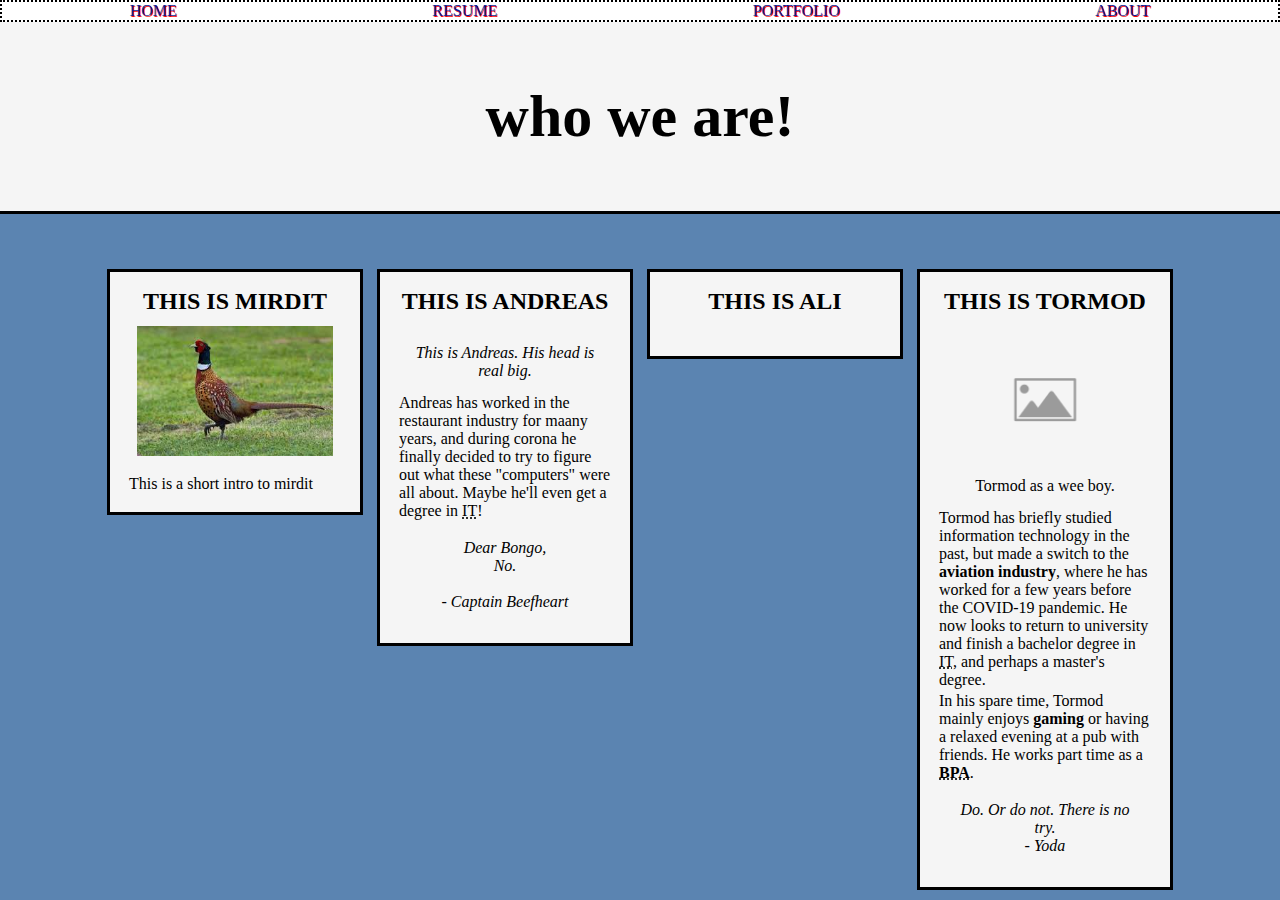
==== index.html @ d3a9967b "andreasCommit3" ====
<!DOCTYPE html>
<html lang="en">
<head>
    <meta charset="UTF-8">
    <meta http-equiv="X-UA-Compatible" content="IE=edge">
    <meta name="viewport" content="width=device-width, initial-scale=1.0">

    <link rel="stylesheet" href="style.css">
    <title>&lt;DOCTYPE Oblig&gt;</title>
</head>
<body>
    <nav>
        <div class="nav">
            <a href="index.html">HOME</a>
            <a href="resume.html">RESUME</a>
            <a href="portfolio.html">PORTFOLIO</a>
            <a href="about.html">ABOUT</a>
        </div>
    </nav>


    <main>
        <div class="main-heading">
            <h1>who we are! </h1>
        </div>
        <div class="person-container ekstra-margin">
            <div class="person">
                <article>
                    <h2>THIS IS MIRDIT</h2>
                    <figure>
                        <img class="personalImage" src="img/fasan2.jpg" alt="">

                    </figure>
                    <p>This is a short intro to mirdit</p>
                </article>
            </div>


            <div class="person">
                <article>
                    <h2>THIS IS ANDREAS</h2>
                    <figure>
                        <img class="personalImage" src="img/Andreas1.jpg" alt="">
                        <figcaption>
                            <i>This is Andreas. His head is real big.</i>
                        </figcaption>
                    </figure>
                    <p>
                        Andreas has worked in the restaurant industry for maany years, and during corona he finally decided to try to figure out what these "computers" were all about.
                        Maybe he'll even get a degree in <abbr title="Information Technology">IT</abbr>!
                    </p>

                    <blockquote cite="https://forums.stevehoffman.tv/threads/captain-beefheart-and-u2.1000451/">Dear Bongo, <br> No.
                        <br>
                        <br> - Captain Beefheart</blockquote>
                </article>
            </div>


            <div class="person">
                <article>
                    <h2>THIS IS ALI</h2>
                    <figure>

                    </figure>
                    <p>

                    </p>
                </article>
            </div>


            <div class="person">
                <article>
                    <h2>THIS IS TORMOD</h2>
                    <figure>
                        <img class="personalImage" src="img/placeholder.png" alt="" title="A young Tormod">
                        <figcaption>
                            Tormod as a wee boy.
                        </figcaption>
                    </figure>
                    <p>
                        Tormod has briefly studied information technology in the past, but made a switch to the <strong>aviation industry</strong>, where he has worked for a few years before the COVID-19 pandemic.
                        He now looks to return to university and finish a bachelor degree in <abbr title="Information Technology">IT</abbr>, and perhaps a master's degree.
                    </p>
                    <p>
                        In his spare time, Tormod mainly enjoys <strong>gaming</strong> or having a relaxed evening at a pub with friends. He works part time as a <strong><abbr title="Brukerstyrt personlig assistent">BPA</abbr></strong>.
                    </p>
                    <blockquote cite="https://www.starwars.com/news/the-starwars-com-10-best-yoda-quotes">Do. Or do not. There is no try. <br> - Yoda</blockquote>
                </article>

            </div>
        </div>







</body>
</html>
---- style.css ----
* {
  margin: 0;
  padding: 0;
  box-sizing: border-box;
  text-align:center;
}

body {
  background-color: #5B84B1FF;
}

.nav {
  display: flex;
  align-items: center;
  justify-content: space-around;
  top: 0;
  width: 100%;
  height: 20%;
  border: 2px dotted black;
  background-color: white;
}

.nav a {
  text-decoration: none;
  color: rgb(15, 28, 148);
  text-shadow: 1px 1px red;
}

.nav a:hover {
  background-color: black;
  color: white;
}

.main-container {
  margin-top: 20px;
  display: flex;
  flex-direction: row;
  justify-content: center;
  align-items: center;
}

.person-container {
  width:100%;
  text-align:center;
  vertical-align: middle;
  justify-content: space-around;
  align-items: center;
}
.person {
  border: solid;
  background:whitesmoke;
  margin: 5px;
  padding: 1rem;
  width: 20%;
  vertical-align:top;
  text-align:left;
  display:inline-block;
  
}
.person>article>figure {
  text-align:center;
  padding: 0.7rem;
}
.person>article>h2 {
  text-align:center;
}

.personalImage {
  max-width:100%;
  width:100%;
}
blockquote {
  font-style: italic;
  padding: 1rem;
}

.main-heading {
  padding: 60px;
  background: whitesmoke;
  color: black;
  font-size: 30px;
  border-bottom: solid;
}
.ekstra-margin {
  margin-top:50px;
}

#about-article {
  padding-top:1em;
  padding-bottom:1em;
  border-top: solid;
  border-bottom: solid;
  background: whitesmoke;
  padding-left:20%;
  padding-right:20%;

}

section {
  padding-top:1em;
  padding-bottom:1em;
  border-top: solid;
  border-bottom: solid;
  background: whitesmoke;
  padding-left:20%;
  padding-right:20%;
}

p {
  margin:3px;
  text-align:left;
}
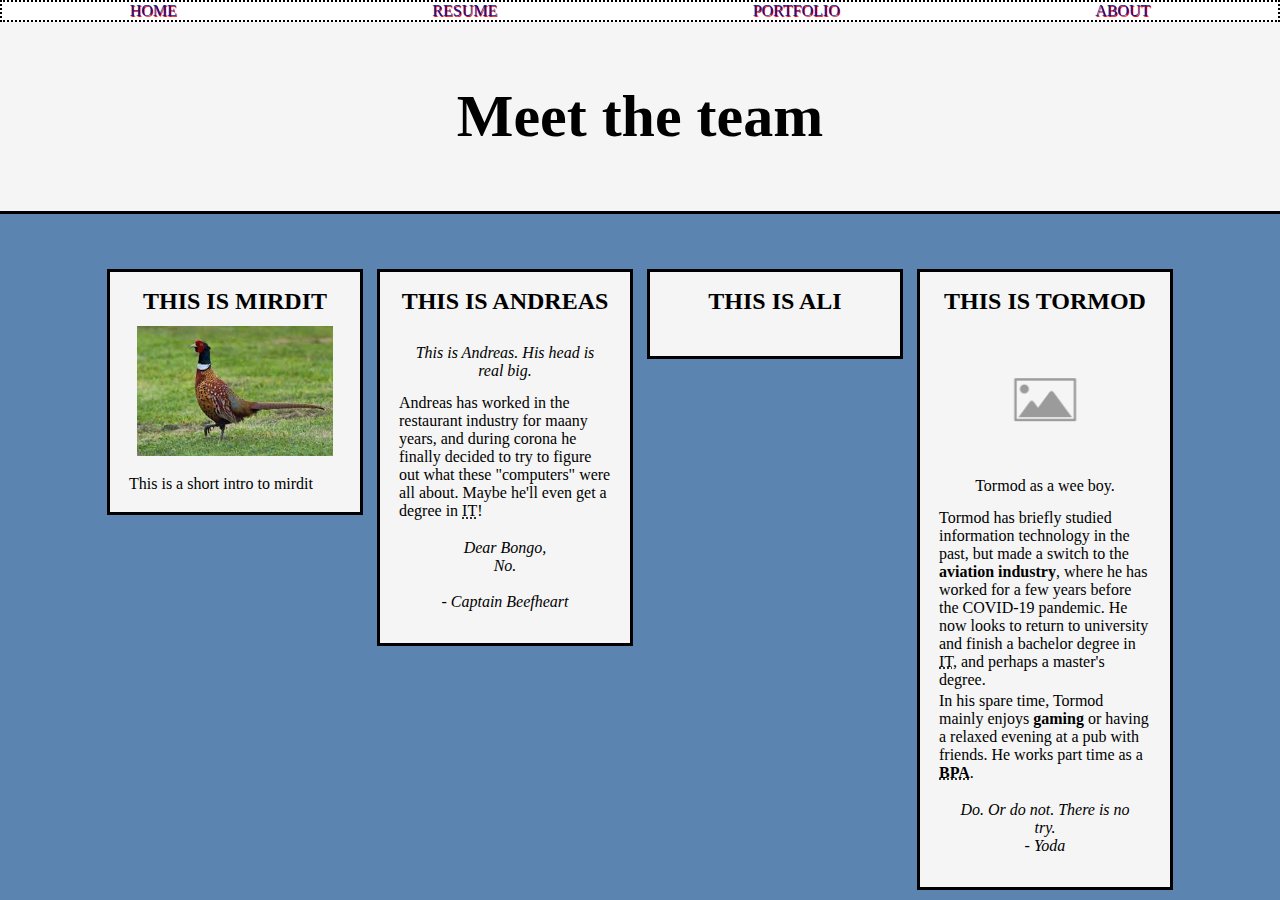
==== commit d9ba5ace: "Merge branch 'Tormodv2-test' of https://github.com/mabzzk/gruppeSide into Tormodv2-test" ====
--- a/index.html
+++ b/index.html
@@ -21,7 +21,7 @@
 
     <main>
         <div class="main-heading">
-            <h1>who we are! </h1>
+            <h1>Meet the team</h1>
         </div>
         <div class="person-container ekstra-margin">
             <div class="person">
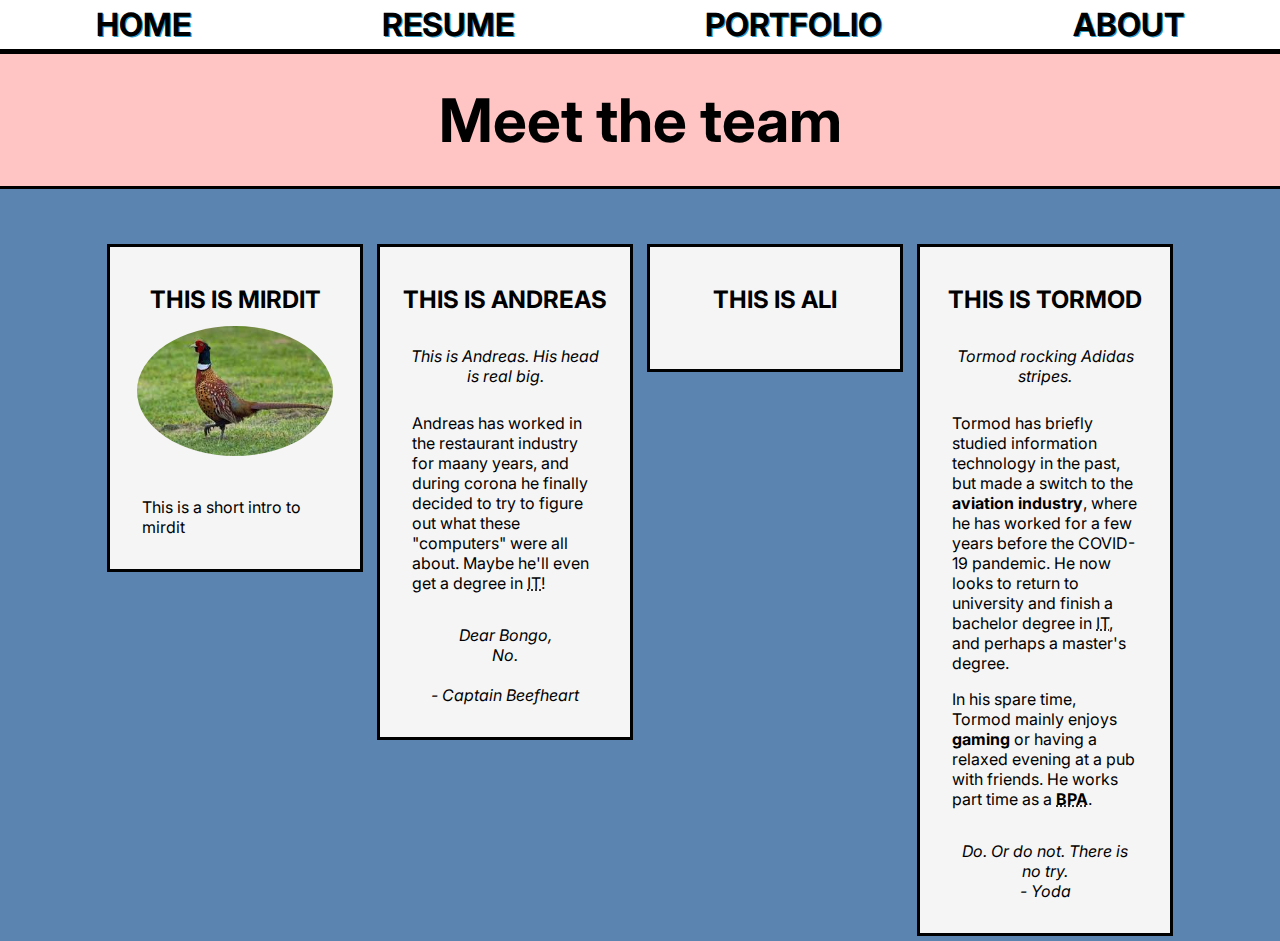
==== commit bf29ebe8: "Fiksa italics i figcaption" ====
--- a/index.html
+++ b/index.html
@@ -42,7 +42,7 @@
                     <figure>
                         <img class="personalImage" src="img/Andreas1.jpg" alt="">
                         <figcaption>
-                            <i>This is Andreas. His head is real big.</i>
+                            This is Andreas. His head is real big.
                         </figcaption>
                     </figure>
                     <p>
@@ -74,9 +74,9 @@
                 <article>
                     <h2>THIS IS TORMOD</h2>
                     <figure>
-                        <img class="personalImage" src="img/placeholder.png" alt="" title="A young Tormod">
+                        <img class="personalImage" src="img/tormod.jpg" alt="" title="A young Tormod">
                         <figcaption>
-                            Tormod as a wee boy.
+                            Tormod rocking Adidas stripes.
                         </figcaption>
                     </figure>
                     <p>
--- a/style.css
+++ b/style.css
@@ -1,12 +1,16 @@
+@import url("https://fonts.googleapis.com/css2?family=Inter&display=swap");
+
 * {
   margin: 0;
   padding: 0;
   box-sizing: border-box;
-  text-align:center;
+  text-align: center;
+  font-family: "Inter", sans-serif;
 }
 
 body {
-  background-color: #5B84B1FF;
+  background-color: #5b84b1ff;
+  font-family: "Inter", sans-serif;
 }
 
 .nav {
@@ -15,15 +19,18 @@
   justify-content: space-around;
   top: 0;
   width: 100%;
-  height: 20%;
-  border: 2px dotted black;
+  height: 6vh;
+  border-bottom: 5px solid black;
   background-color: white;
+  font-family: "Inter", sans-serif;
 }
 
 .nav a {
   text-decoration: none;
-  color: rgb(15, 28, 148);
-  text-shadow: 1px 1px red;
+  color: rgb(0, 0, 0);
+  font-size: 2rem;
+  font-weight: bolder;
+  text-shadow: 1px 1px rgb(45, 154, 197);
 }
 
 .nav a:hover {
@@ -40,34 +47,38 @@
 }
 
 .person-container {
-  width:100%;
-  text-align:center;
+  width: 100%;
+  text-align: center;
   vertical-align: middle;
   justify-content: space-around;
   align-items: center;
 }
 .person {
   border: solid;
-  background:whitesmoke;
+  background: whitesmoke;
   margin: 5px;
   padding: 1rem;
   width: 20%;
-  vertical-align:top;
-  text-align:left;
-  display:inline-block;
-  
+  vertical-align: top;
+  text-align: left;
+  display: inline-block;
 }
-.person>article>figure {
-  text-align:center;
+.person > article > figure {
+  text-align: center;
   padding: 0.7rem;
 }
-.person>article>h2 {
-  text-align:center;
+.person > article > h2 {
+  text-align: center;
+}
+figcaption {
+  font-style:italic;
 }
 
 .personalImage {
-  max-width:100%;
-  width:100%;
+  max-width: 100%;
+  width: 100%;
+  border-radius: 50%;
+  margin-bottom: 10px;
 }
 blockquote {
   font-style: italic;
@@ -75,38 +86,42 @@
 }
 
 .main-heading {
-  padding: 60px;
-  background: whitesmoke;
+  padding: 30px;
+  background: rgb(255, 196, 196);
   color: black;
   font-size: 30px;
+  font-weight: bolder;
   border-bottom: solid;
 }
 .ekstra-margin {
-  margin-top:50px;
+  margin-top: 50px;
 }
 
 #about-article {
-  padding-top:1em;
-  padding-bottom:1em;
+  padding-top: 1em;
+  padding-bottom: 1em;
   border-top: solid;
   border-bottom: solid;
   background: whitesmoke;
-  padding-left:20%;
-  padding-right:20%;
-
+  padding-left: 20%;
+  padding-right: 20%;
 }
 
 section {
-  padding-top:1em;
-  padding-bottom:1em;
+  padding-top: 1em;
+  padding-bottom: 1em;
   border-top: solid;
   border-bottom: solid;
   background: whitesmoke;
-  padding-left:20%;
-  padding-right:20%;
+  padding-left: 20%;
+  padding-right: 20%;
 }
 
 p {
-  margin:3px;
-  text-align:left;
+  margin: 1rem;
+  text-align: left;
 }
+
+h2 {
+  margin-top: 1.4rem;
+}
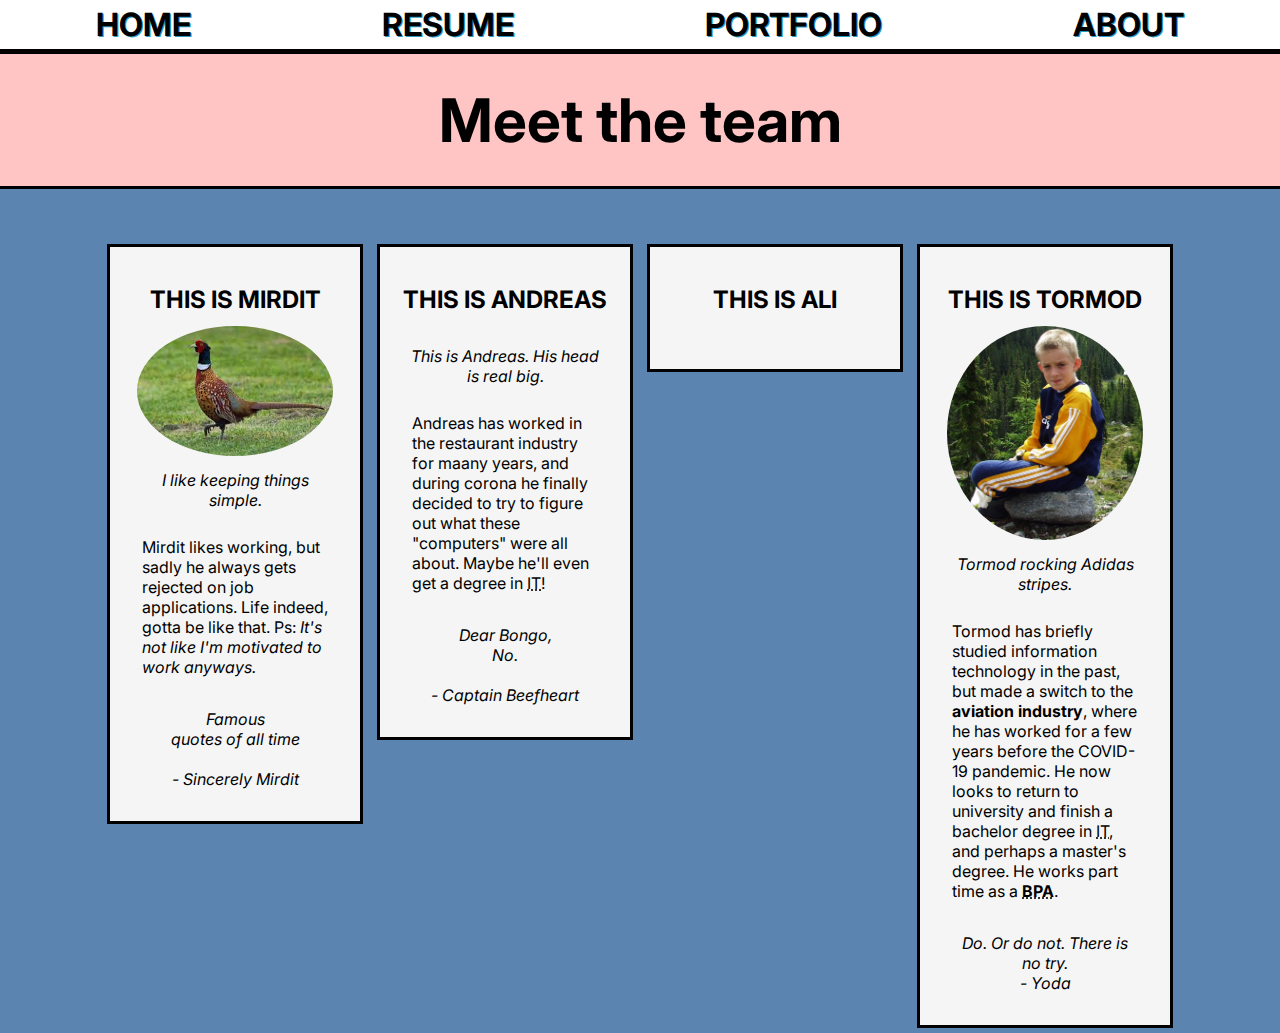
==== commit e679e898: "Merge branch 'Tormodv2-test' of https://github.com/mabzzk/gruppeSide into Tormodv2-test" ====
--- a/index.html
+++ b/index.html
@@ -29,9 +29,15 @@
                     <h2>THIS IS MIRDIT</h2>
                     <figure>
                         <img class="personalImage" src="img/fasan2.jpg" alt="">
+                        <figcaption>
+                            I like keeping things simple.
+                        </figcaption>
 
                     </figure>
-                    <p>This is a short intro to mirdit</p>
+                    <p>Mirdit likes working, but sadly he always gets rejected on job applications. Life indeed, gotta be like that. Ps: <i>It's not like I'm motivated to work anyways.</i></p>
+                    <blockquote cite="https://www.keepinspiring.me/famous-quotes/">Famous <br> quotes of all time
+                        <br>
+                        <br> - Sincerely Mirdit</blockquote>
                 </article>
             </div>
 
@@ -81,10 +87,7 @@
                     </figure>
                     <p>
                         Tormod has briefly studied information technology in the past, but made a switch to the <strong>aviation industry</strong>, where he has worked for a few years before the COVID-19 pandemic.
-                        He now looks to return to university and finish a bachelor degree in <abbr title="Information Technology">IT</abbr>, and perhaps a master's degree.
-                    </p>
-                    <p>
-                        In his spare time, Tormod mainly enjoys <strong>gaming</strong> or having a relaxed evening at a pub with friends. He works part time as a <strong><abbr title="Brukerstyrt personlig assistent">BPA</abbr></strong>.
+                        He now looks to return to university and finish a bachelor degree in <abbr title="Information Technology">IT</abbr>, and perhaps a master's degree. He works part time as a <strong><abbr title="Brukerstyrt personlig assistent">BPA</abbr></strong>.
                     </p>
                     <blockquote cite="https://www.starwars.com/news/the-starwars-com-10-best-yoda-quotes">Do. Or do not. There is no try. <br> - Yoda</blockquote>
                 </article>
--- a/style.css
+++ b/style.css
@@ -125,3 +125,16 @@
 h2 {
   margin-top: 1.4rem;
 }
+ul {
+  display: block; 
+  list-style-type: disc;
+  margin-top: 1em; 
+  margin-bottom: 1 em; 
+  margin-left: 0; 
+  margin-right: 0; 
+  padding-left: 40px;
+}
+li {
+  text-align: left;
+}
+
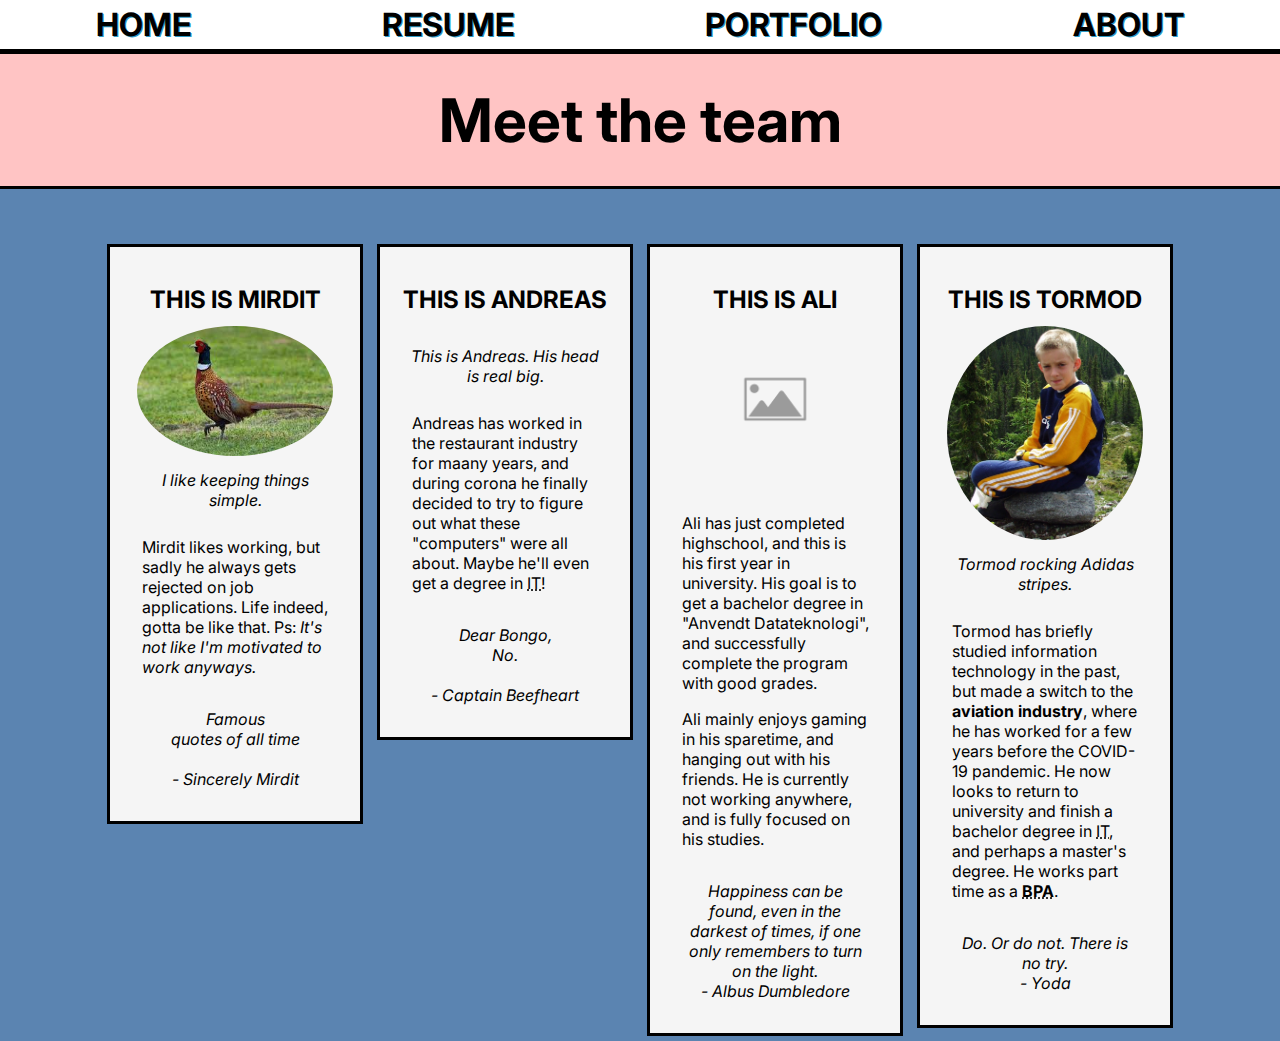
==== commit 697441fe: "Merge branch 'Tormodv2-test' of https://github.com/mabzzk/gruppeSide into Tormodv2-test" ====
--- a/index.html
+++ b/index.html
@@ -67,11 +67,17 @@
                 <article>
                     <h2>THIS IS ALI</h2>
                     <figure>
-
+                        <img class="personalImage" src="img/placeholder.png">
                     </figure>
                     <p>
-
+                        Ali has just completed highschool, and this is his first year in university. His goal is to get a bachelor degree in "Anvendt Datateknologi", and successfully complete the program with good grades.</p>
+                    <p>
+                        Ali mainly enjoys gaming in his sparetime, and hanging out with his friends.
+                        He is currently not working anywhere, and is fully focused on his studies.
                     </p>
+                    <blockquote cite="https://www.goalcast.com/quotes-from-our-favorite-movie-heroes/">Happiness can be found, even in the darkest of times, if one only remembers to turn on the light.<br>
+                        - Albus Dumbledore 
+                    </blockquote>
                 </article>
             </div>
 
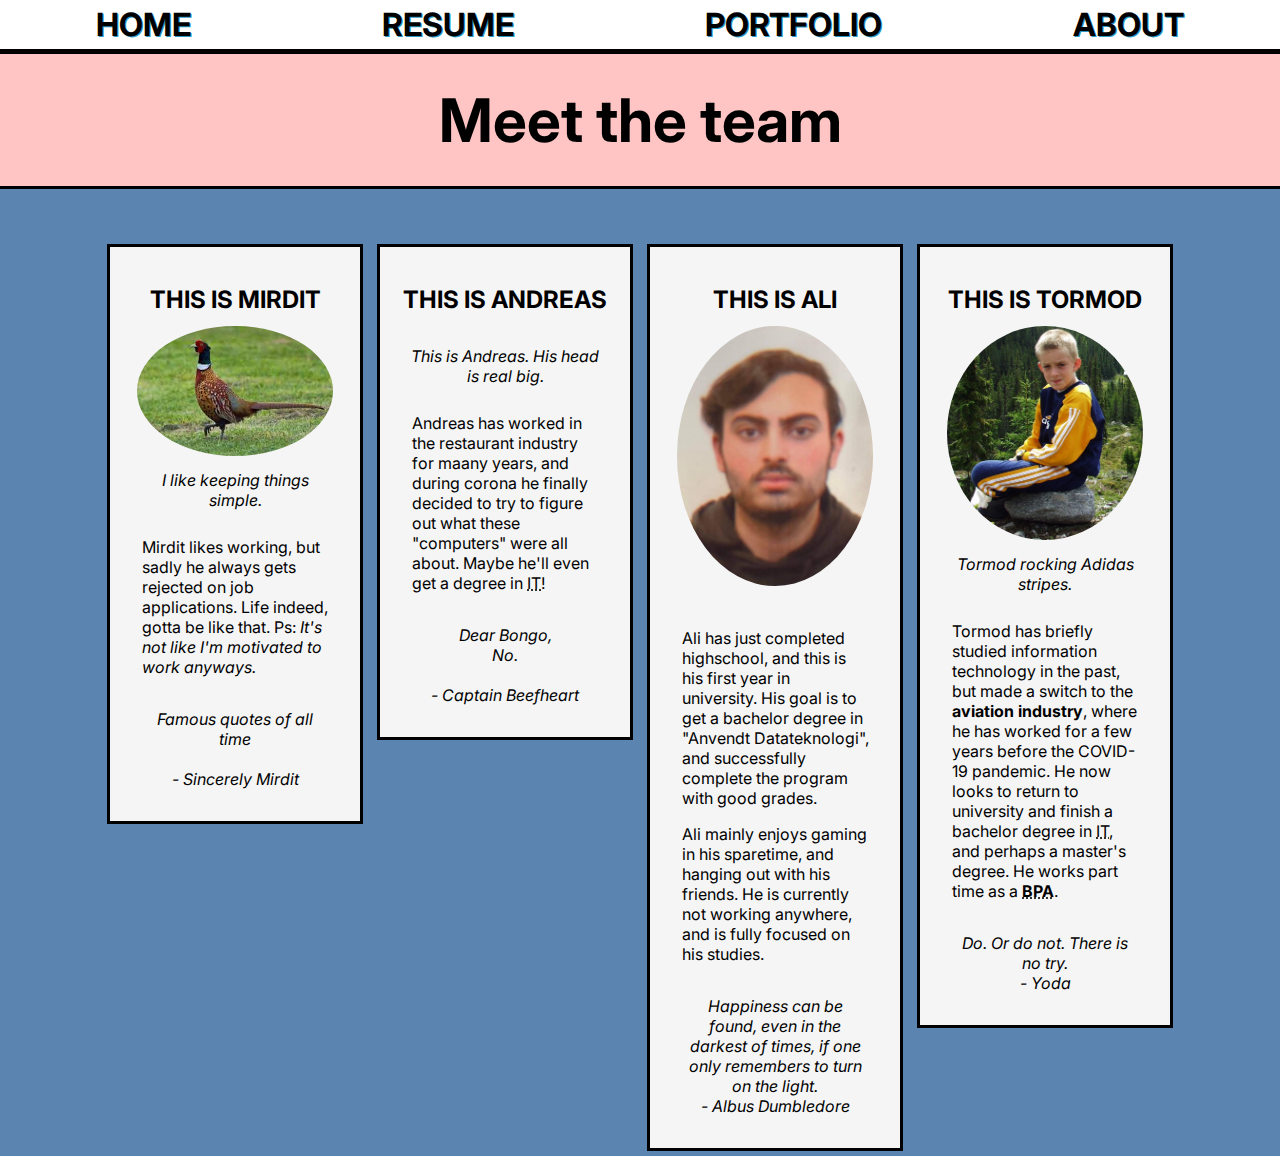
==== commit 4a90a430: "Alis info" ====
--- a/index.html
+++ b/index.html
@@ -35,7 +35,7 @@
 
                     </figure>
                     <p>Mirdit likes working, but sadly he always gets rejected on job applications. Life indeed, gotta be like that. Ps: <i>It's not like I'm motivated to work anyways.</i></p>
-                    <blockquote cite="https://www.keepinspiring.me/famous-quotes/">Famous <br> quotes of all time
+                    <blockquote cite="https://www.keepinspiring.me/famous-quotes/"> Famous quotes of all time
                         <br>
                         <br> - Sincerely Mirdit</blockquote>
                 </article>
@@ -67,7 +67,7 @@
                 <article>
                     <h2>THIS IS ALI</h2>
                     <figure>
-                        <img class="personalImage" src="img/placeholder.png">
+                        <img class="personalImage" src="img/ali.png">
                     </figure>
                     <p>
                         Ali has just completed highschool, and this is his first year in university. His goal is to get a bachelor degree in "Anvendt Datateknologi", and successfully complete the program with good grades.</p>
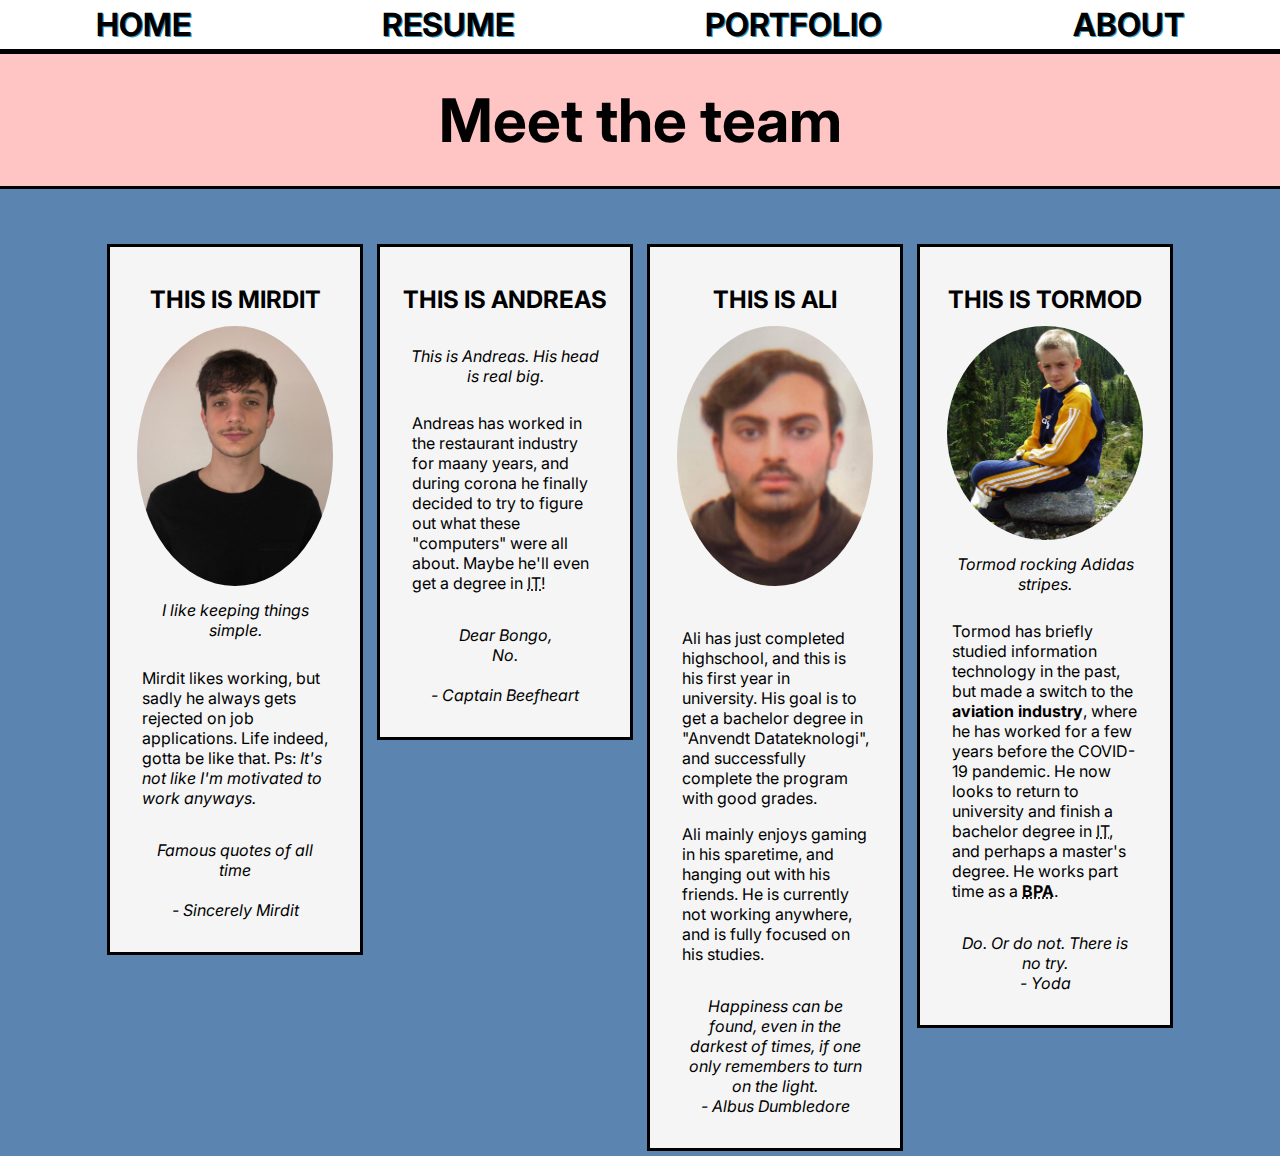
==== commit a9b51cbb: "Merge branch 'Tormodv2-test' of https://github.com/mabzzk/gruppeSide into Tormodv2-test" ====
--- a/index.html
+++ b/index.html
@@ -28,7 +28,7 @@
                 <article>
                     <h2>THIS IS MIRDIT</h2>
                     <figure>
-                        <img class="personalImage" src="img/fasan2.jpg" alt="">
+                        <img class="personalImage" src="img/MirditBilde.jpg" alt="Bilde av Mirdit">
                         <figcaption>
                             I like keeping things simple.
                         </figcaption>
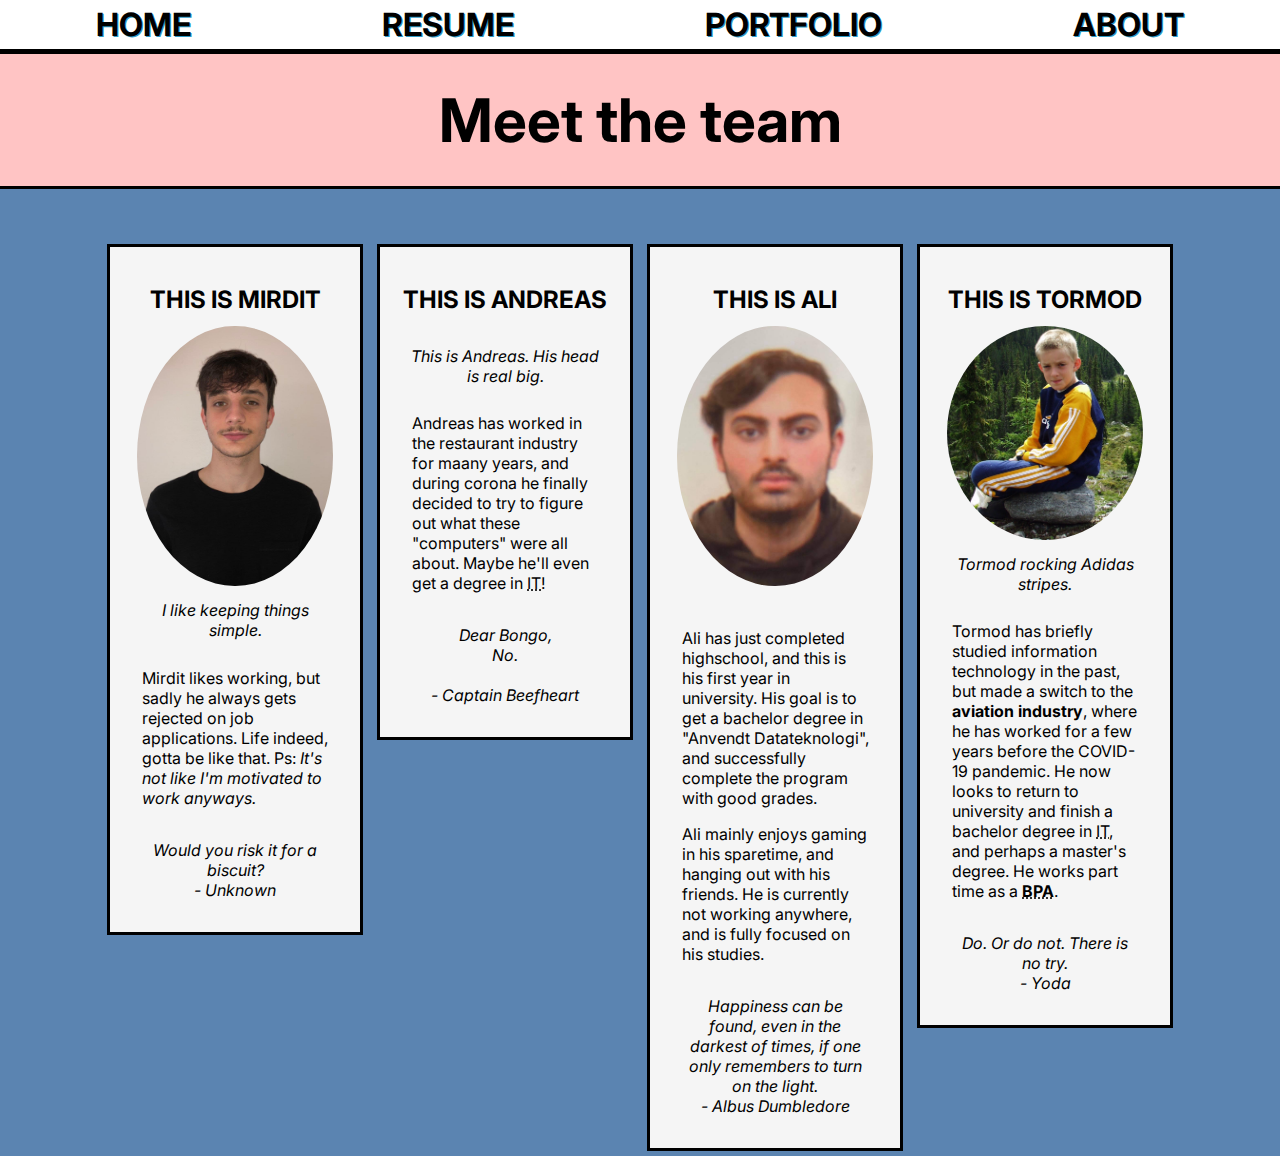
==== commit defe12e8: "Retting etter validering" ====
--- a/index.html
+++ b/index.html
@@ -35,9 +35,8 @@
 
                     </figure>
                     <p>Mirdit likes working, but sadly he always gets rejected on job applications. Life indeed, gotta be like that. Ps: <i>It's not like I'm motivated to work anyways.</i></p>
-                    <blockquote cite="https://www.keepinspiring.me/famous-quotes/"> Famous quotes of all time
-                        <br>
-                        <br> - Sincerely Mirdit</blockquote>
+                    <blockquote > Would you risk it for a biscuit?
+                        <br> - Unknown</blockquote>
                 </article>
             </div>
 
@@ -67,7 +66,7 @@
                 <article>
                     <h2>THIS IS ALI</h2>
                     <figure>
-                        <img class="personalImage" src="img/ali.png">
+                        <img class="personalImage" src="img/ali.png" alt="">
                     </figure>
                     <p>
                         Ali has just completed highschool, and this is his first year in university. His goal is to get a bachelor degree in "Anvendt Datateknologi", and successfully complete the program with good grades.</p>
@@ -100,11 +99,7 @@
 
             </div>
         </div>
-
-
-
-
-
+    </main>
 
 
 </body>
--- a/style.css
+++ b/style.css
@@ -129,7 +129,7 @@
   display: block; 
   list-style-type: disc;
   margin-top: 1em; 
-  margin-bottom: 1 em; 
+  margin-bottom: 1em; 
   margin-left: 0; 
   margin-right: 0; 
   padding-left: 40px;
